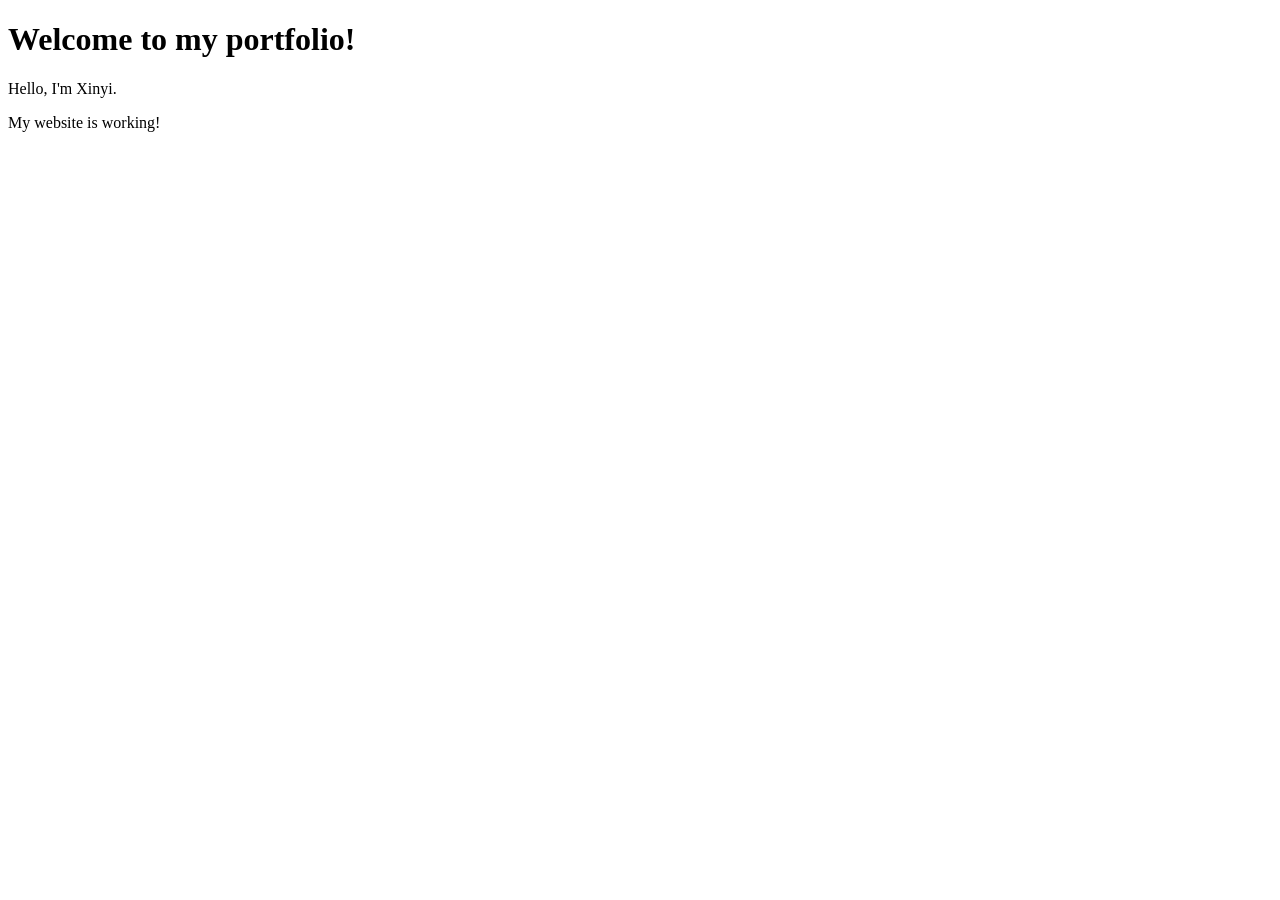
==== index.html @ cd1879be "Create index.html" ====
<!DOCTYPE html>
<html lang="en">
<head>
  <meta charset="UTF-8">
  <title>My Portfolio</title>
</head>
<body>
  <h1>Welcome to my portfolio!</h1>
  <p>Hello, I'm Xinyi.</p>
  <p>My website is working!</p>
</body>
</html>
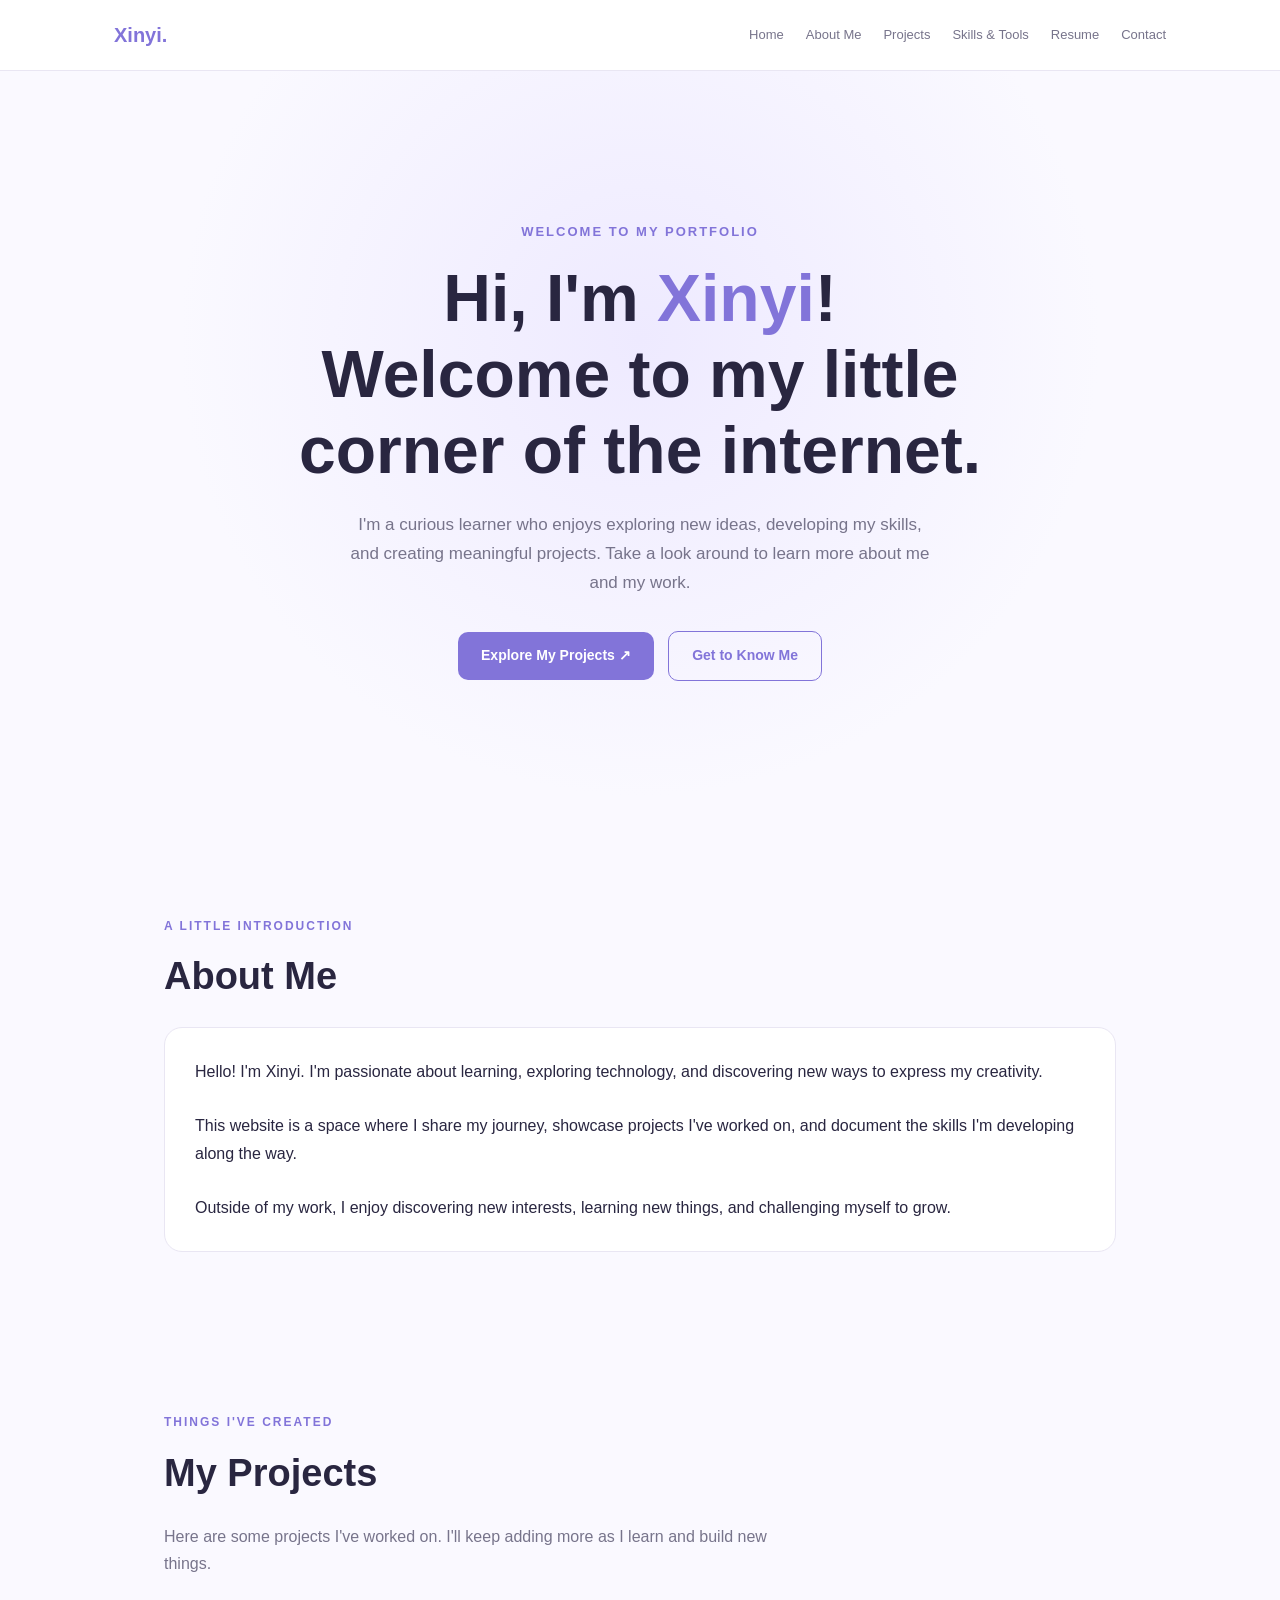
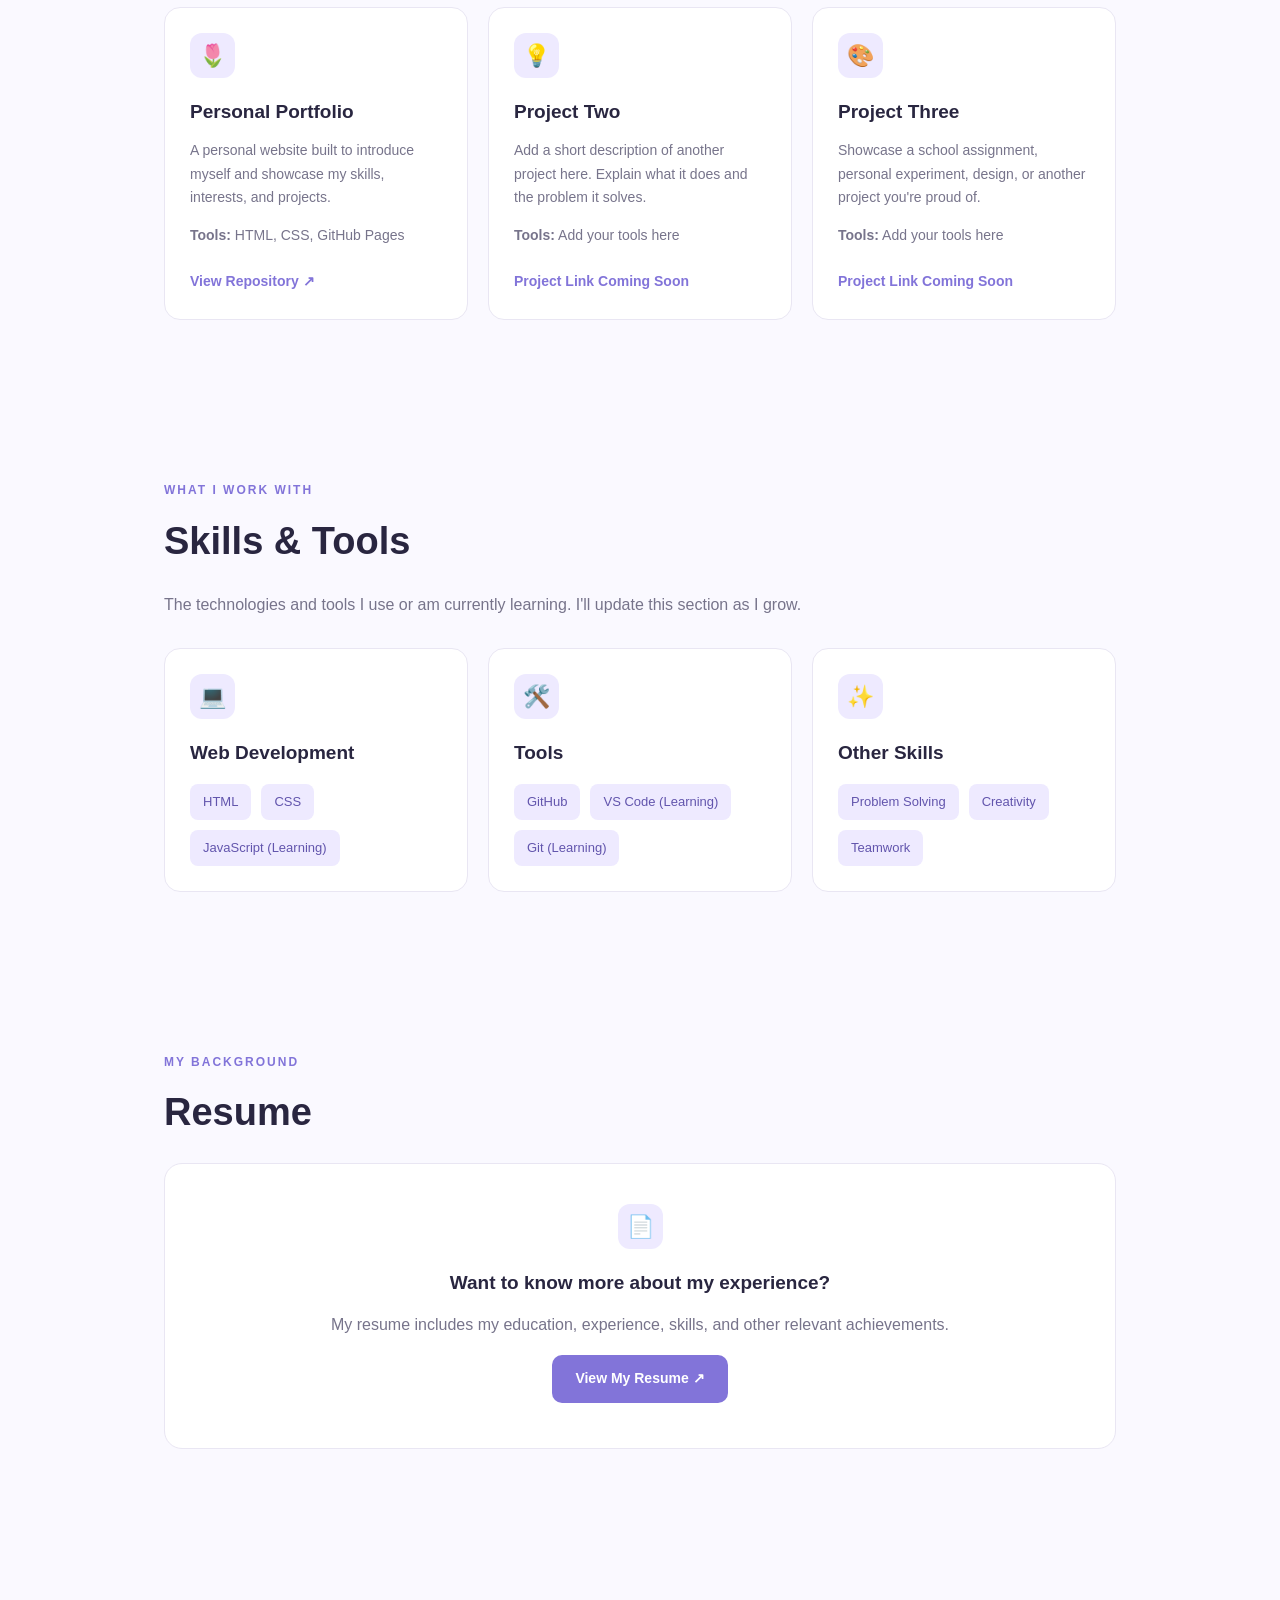
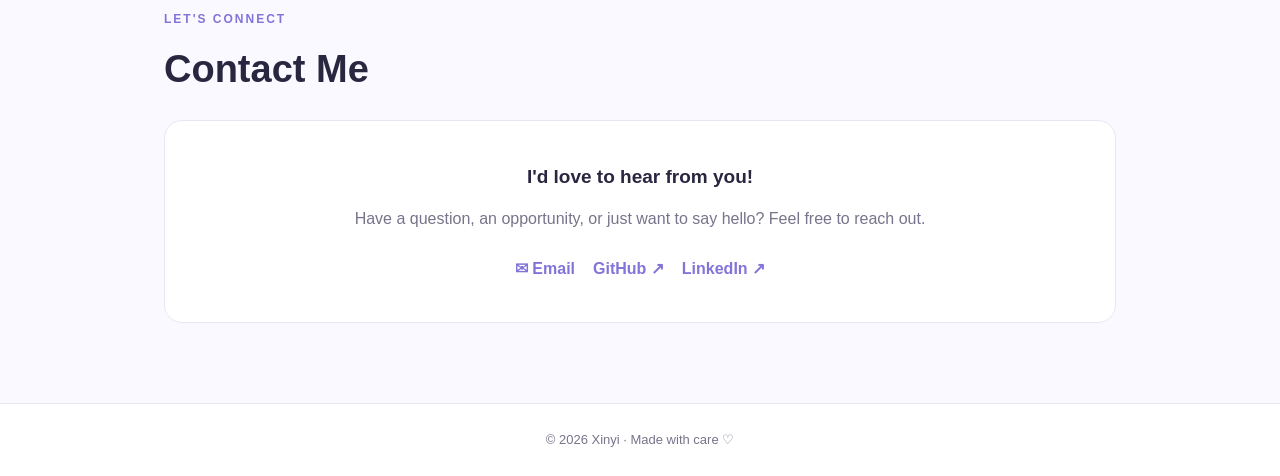
==== commit edd83af1: "Update index.html" ====
--- a/index.html
+++ b/index.html
@@ -3,11 +3,536 @@
 <html lang="en">
 <head>
   <meta charset="UTF-8">
-  <title>My Portfolio</title>
+  <meta name="viewport" content="width=device-width, initial-scale=1.0">
+  <meta name="description" content="My personal portfolio website">
+  <title>My Portfolio | Xinyi</title>
+
+  <style>
+    :root {
+      --bg: #faf9ff;
+      --surface: #ffffff;
+      --primary: #8274d9;
+      --primary-light: #eeeaff;
+      --text: #292640;
+      --muted: #77748b;
+      --border: #e9e6f3;
+    }
+
+    * {
+      box-sizing: border-box;
+      margin: 0;
+      padding: 0;
+      scroll-behavior: smooth;
+    }
+
+    body {
+      font-family: Arial, Helvetica, sans-serif;
+      background: var(--bg);
+      color: var(--text);
+      line-height: 1.7;
+    }
+
+    a {
+      color: inherit;
+      text-decoration: none;
+    }
+
+    /* Navigation bar */
+    header {
+      position: sticky;
+      top: 0;
+      z-index: 100;
+      background: rgba(255, 255, 255, 0.96);
+      border-bottom: 1px solid var(--border);
+      backdrop-filter: blur(12px);
+    }
+
+    nav {
+      max-width: 1100px;
+      margin: auto;
+      padding: 18px 24px;
+      display: flex;
+      justify-content: space-between;
+      align-items: center;
+      gap: 20px;
+    }
+
+    .logo {
+      font-size: 20px;
+      font-weight: bold;
+      color: var(--primary);
+      white-space: nowrap;
+    }
+
+    .nav-links {
+      display: flex;
+      align-items: center;
+      gap: 22px;
+      flex-wrap: wrap;
+    }
+
+    .nav-links a {
+      font-size: 13px;
+      color: var(--muted);
+      transition: color 0.2s;
+    }
+
+    .nav-links a:hover {
+      color: var(--primary);
+    }
+
+    /* General layout */
+    .container {
+      max-width: 1000px;
+      margin: auto;
+      padding: 80px 24px;
+      scroll-margin-top: 75px;
+    }
+
+    .hero {
+      min-height: 85vh;
+      display: flex;
+      align-items: center;
+      justify-content: center;
+      text-align: center;
+      padding-top: 90px;
+      padding-bottom: 90px;
+      background:
+        radial-gradient(
+          ellipse at 50% 35%,
+          #eeeaff 0%,
+          #faf9ff 65%
+        );
+    }
+
+    .hero-content {
+      max-width: 720px;
+    }
+
+    .eyebrow {
+      color: var(--primary);
+      font-size: 13px;
+      font-weight: bold;
+      letter-spacing: 2px;
+      text-transform: uppercase;
+      margin-bottom: 18px;
+    }
+
+    h1 {
+      font-size: clamp(38px, 7vw, 66px);
+      line-height: 1.15;
+      margin-bottom: 22px;
+    }
+
+    h2 {
+      font-size: clamp(28px, 4vw, 38px);
+      margin-bottom: 18px;
+    }
+
+    h3 {
+      font-size: 19px;
+      margin-bottom: 10px;
+    }
+
+    .highlight {
+      color: var(--primary);
+    }
+
+    .intro {
+      max-width: 590px;
+      margin: 0 auto 28px;
+      color: var(--muted);
+      font-size: 17px;
+    }
+
+    .button {
+      display: inline-block;
+      background: var(--primary);
+      color: white;
+      padding: 12px 23px;
+      border-radius: 10px;
+      font-size: 14px;
+      font-weight: bold;
+      margin: 5px;
+      transition: transform 0.2s, opacity 0.2s;
+    }
+
+    .button:hover {
+      transform: translateY(-2px);
+      opacity: 0.9;
+    }
+
+    .button-outline {
+      background: transparent;
+      color: var(--primary);
+      border: 1px solid var(--primary);
+    }
+
+    .section-label {
+      color: var(--primary);
+      font-size: 12px;
+      font-weight: bold;
+      letter-spacing: 2px;
+      text-transform: uppercase;
+      margin-bottom: 8px;
+    }
+
+    .section-description {
+      color: var(--muted);
+      max-width: 650px;
+      margin-bottom: 30px;
+    }
+
+    .center {
+      text-align: center;
+    }
+
+    .center .section-description {
+      margin-left: auto;
+      margin-right: auto;
+    }
+
+    /* Cards and grids */
+    .grid {
+      display: grid;
+      grid-template-columns:
+        repeat(auto-fit, minmax(min(100%, 250px), 1fr));
+      gap: 20px;
+      margin-top: 28px;
+    }
+
+    .card {
+      padding: 25px;
+      background: var(--surface);
+      border: 1px solid var(--border);
+      border-radius: 16px;
+      transition: transform 0.2s, box-shadow 0.2s;
+    }
+
+    .card:hover {
+      transform: translateY(-4px);
+      box-shadow: 0 12px 30px rgba(70, 55, 130, 0.08);
+    }
+
+    .card p {
+      color: var(--muted);
+      font-size: 14px;
+      margin-bottom: 14px;
+    }
+
+    .card-link {
+      display: inline-block;
+      color: var(--primary);
+      font-weight: bold;
+      font-size: 14px;
+      margin-top: 8px;
+    }
+
+    .icon {
+      width: 45px;
+      height: 45px;
+      display: grid;
+      place-items: center;
+      border-radius: 12px;
+      background: var(--primary-light);
+      font-size: 22px;
+      margin-bottom: 18px;
+    }
+
+    /* About */
+    .about-box {
+      background: white;
+      border: 1px solid var(--border);
+      border-radius: 18px;
+      padding: 30px;
+    }
+
+    /* Skills */
+    .skill-list {
+      display: flex;
+      flex-wrap: wrap;
+      gap: 10px;
+      margin-top: 14px;
+    }
+
+    .skill {
+      background: var(--primary-light);
+      color: #6255ad;
+      padding: 7px 13px;
+      border-radius: 8px;
+      font-size: 13px;
+    }
+
+    /* Resume and contact */
+    .resume-box, .contact-box {
+      text-align: center;
+      padding: 40px 24px;
+      background: white;
+      border: 1px solid var(--border);
+      border-radius: 18px;
+    }
+
+    .contact-links {
+      display: flex;
+      justify-content: center;
+      flex-wrap: wrap;
+      gap: 18px;
+      margin-top: 22px;
+      color: var(--primary);
+      font-weight: bold;
+    }
+
+    footer {
+      text-align: center;
+      padding: 25px;
+      border-top: 1px solid var(--border);
+      color: var(--muted);
+      font-size: 13px;
+      background: white;
+    }
+
+    @media (max-width: 760px) {
+      nav {
+        flex-direction: column;
+        gap: 12px;
+        padding: 15px 12px;
+      }
+
+      .nav-links {
+        justify-content: center;
+        gap: 12px 16px;
+      }
+
+      .nav-links a {
+        font-size: 12px;
+      }
+
+      .container {
+        padding: 60px 20px;
+      }
+
+      .hero {
+        min-height: 75vh;
+      }
+    }
+  </style>
 </head>
+
 <body>
-  <h1>Welcome to my portfolio!</h1>
-  <p>Hello, I'm Xinyi.</p>
-  <p>My website is working!</p>
+
+  <!-- TOP NAVIGATION -->
+  <header>
+    <nav>
+      <a class="logo" href="#home">Xinyi.</a>
+
+      <div class="nav-links">
+        <a href="#home">Home</a>
+        <a href="#about">About Me</a>
+        <a href="#projects">Projects</a>
+        <a href="#skills">Skills &amp; Tools</a>
+        <a href="#resume">Resume</a>
+        <a href="#contact">Contact</a>
+      </div>
+    </nav>
+  </header>
+
+  <main>
+
+    <!-- HOME -->
+    <section class="container hero" id="home">
+      <div class="hero-content">
+        <p class="eyebrow">Welcome to my portfolio</p>
+
+        <h1>
+          Hi, I'm <span class="highlight">Xinyi</span>!
+          <br>
+          Welcome to my little corner of the internet.
+        </h1>
+
+        <p class="intro">
+          I'm a curious learner who enjoys exploring new ideas,
+          developing my skills, and creating meaningful projects.
+          Take a look around to learn more about me and my work.
+        </p>
+
+        <a class="button" href="#projects">Explore My Projects ↗</a>
+        <a class="button button-outline" href="#about">Get to Know Me</a>
+      </div>
+    </section>
+
+    <!-- ABOUT ME -->
+    <section class="container" id="about">
+      <p class="section-label">A little introduction</p>
+      <h2>About Me</h2>
+
+      <div class="about-box">
+        <p>
+          Hello! I'm Xinyi. I'm passionate about learning,
+          exploring technology, and discovering new ways to
+          express my creativity.
+        </p>
+        <br>
+        <p>
+          This website is a space where I share my journey,
+          showcase projects I've worked on, and document the
+          skills I'm developing along the way.
+        </p>
+        <br>
+        <p>
+          Outside of my work, I enjoy discovering new interests,
+          learning new things, and challenging myself to grow.
+        </p>
+      </div>
+    </section>
+
+    <!-- PROJECTS -->
+    <section class="container" id="projects">
+      <p class="section-label">Things I've created</p>
+      <h2>My Projects</h2>
+      <p class="section-description">
+        Here are some projects I've worked on. I'll keep adding
+        more as I learn and build new things.
+      </p>
+
+      <div class="grid">
+        <article class="card">
+          <div class="icon">🌷</div>
+          <h3>Personal Portfolio</h3>
+          <p>
+            A personal website built to introduce myself and
+            showcase my skills, interests, and projects.
+          </p>
+          <p><strong>Tools:</strong> HTML, CSS, GitHub Pages</p>
+          <a class="card-link"
+             href="https://github.com/xinyi-xp/xinyi-xp.github.io">
+            View Repository ↗
+          </a>
+        </article>
+
+        <article class="card">
+          <div class="icon">💡</div>
+          <h3>Project Two</h3>
+          <p>
+            Add a short description of another project here.
+            Explain what it does and the problem it solves.
+          </p>
+          <p><strong>Tools:</strong> Add your tools here</p>
+          <a class="card-link" href="#contact">
+            Project Link Coming Soon
+          </a>
+        </article>
+
+        <article class="card">
+          <div class="icon">🎨</div>
+          <h3>Project Three</h3>
+          <p>
+            Showcase a school assignment, personal experiment,
+            design, or another project you're proud of.
+          </p>
+          <p><strong>Tools:</strong> Add your tools here</p>
+          <a class="card-link" href="#contact">
+            Project Link Coming Soon
+          </a>
+        </article>
+      </div>
+    </section>
+
+    <!-- SKILLS AND TOOLS -->
+    <section class="container" id="skills">
+      <p class="section-label">What I work with</p>
+      <h2>Skills &amp; Tools</h2>
+      <p class="section-description">
+        The technologies and tools I use or am currently
+        learning. I'll update this section as I grow.
+      </p>
+
+      <div class="grid">
+        <div class="card">
+          <div class="icon">💻</div>
+          <h3>Web Development</h3>
+          <div class="skill-list">
+            <span class="skill">HTML</span>
+            <span class="skill">CSS</span>
+            <span class="skill">JavaScript (Learning)</span>
+          </div>
+        </div>
+
+        <div class="card">
+          <div class="icon">🛠️</div>
+          <h3>Tools</h3>
+          <div class="skill-list">
+            <span class="skill">GitHub</span>
+            <span class="skill">VS Code (Learning)</span>
+            <span class="skill">Git (Learning)</span>
+          </div>
+        </div>
+
+        <div class="card">
+          <div class="icon">✨</div>
+          <h3>Other Skills</h3>
+          <div class="skill-list">
+            <span class="skill">Problem Solving</span>
+            <span class="skill">Creativity</span>
+            <span class="skill">Teamwork</span>
+          </div>
+        </div>
+      </div>
+    </section>
+
+    <!-- RESUME -->
+    <section class="container" id="resume">
+      <p class="section-label">My background</p>
+      <h2>Resume</h2>
+
+      <div class="resume-box">
+        <div class="icon" style="margin: 0 auto 18px;">📄</div>
+        <h3>Want to know more about my experience?</h3>
+        <p class="section-description" style="margin: 12px auto;">
+          My resume includes my education, experience, skills,
+          and other relevant achievements.
+        </p>
+
+        <!-- Upload your resume PDF to your repository,
+             then replace resume.pdf with its filename. -->
+        <a class="button" href="resume.pdf" target="_blank"
+           rel="noopener noreferrer">
+          View My Resume ↗
+        </a>
+      </div>
+    </section>
+
+    <!-- CONTACT -->
+    <section class="container" id="contact">
+      <p class="section-label">Let's connect</p>
+      <h2>Contact Me</h2>
+
+      <div class="contact-box">
+        <h3>I'd love to hear from you!</h3>
+        <p class="section-description" style="margin: 12px auto;">
+          Have a question, an opportunity, or just want to say
+          hello? Feel free to reach out.
+        </p>
+
+        <!-- Replace these example links with your own. -->
+        <div class="contact-links">
+          <a href="mailto:your-email@example.com">✉ Email</a>
+          <a href="https://github.com/xinyi-xp"
+             target="_blank" rel="noopener noreferrer">
+            GitHub ↗
+          </a>
+          <a href="https://www.linkedin.com/"
+             target="_blank" rel="noopener noreferrer">
+            LinkedIn ↗
+          </a>
+        </div>
+      </div>
+    </section>
+
+  </main>
+
+  <footer>
+    <p>© 2026 Xinyi · Made with care ♡</p>
+  </footer>
+
 </body>
 </html>
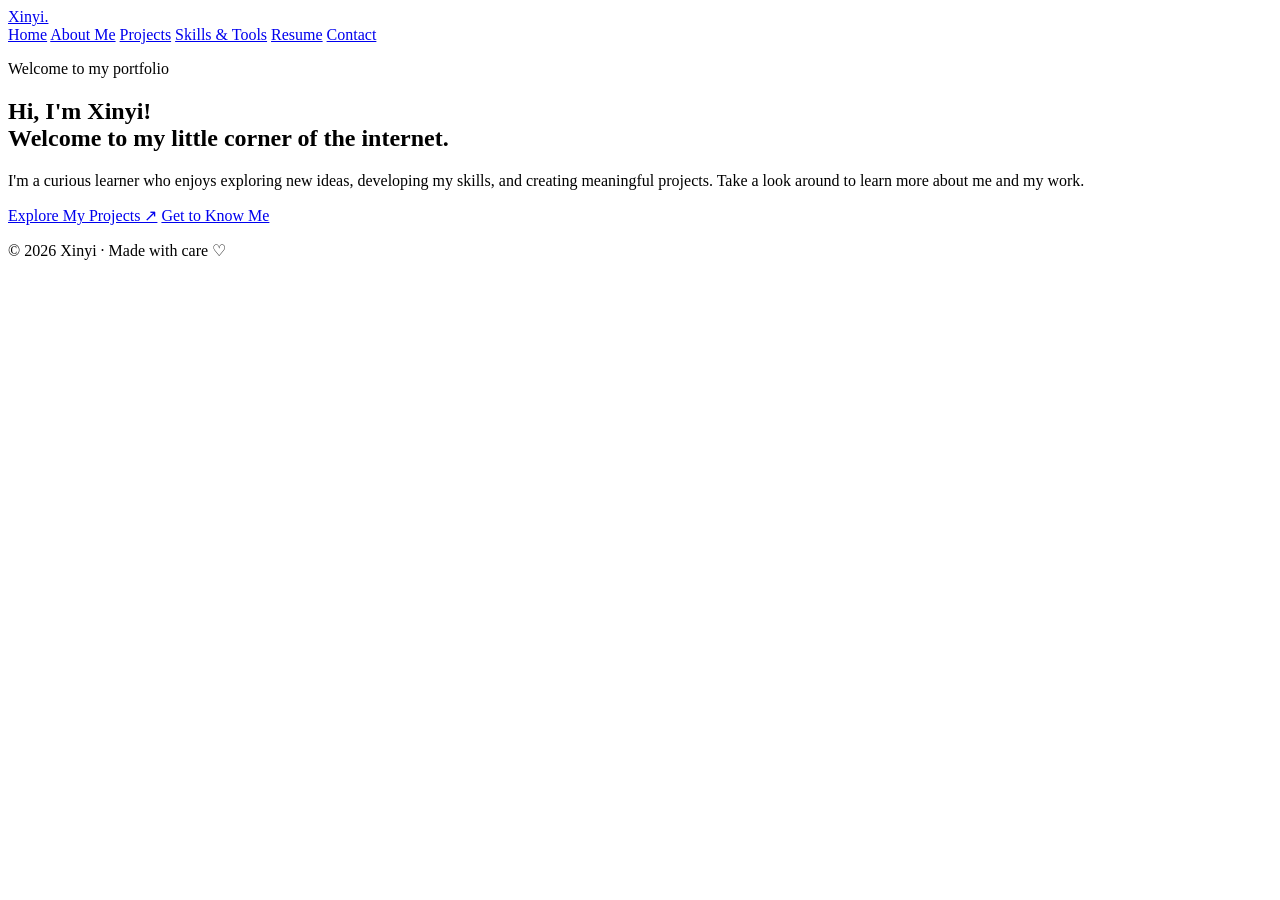
==== commit bcf968c3: "Update index.html" ====
--- a/index.html
+++ b/index.html
@@ -4,535 +4,52 @@
 <head>
   <meta charset="UTF-8">
   <meta name="viewport" content="width=device-width, initial-scale=1.0">
-  <meta name="description" content="My personal portfolio website">
-  <title>My Portfolio | Xinyi</title>
-
-  <style>
-    :root {
-      --bg: #faf9ff;
-      --surface: #ffffff;
-      --primary: #8274d9;
-      --primary-light: #eeeaff;
-      --text: #292640;
-      --muted: #77748b;
-      --border: #e9e6f3;
-    }
-
-    * {
-      box-sizing: border-box;
-      margin: 0;
-      padding: 0;
-      scroll-behavior: smooth;
-    }
-
-    body {
-      font-family: Arial, Helvetica, sans-serif;
-      background: var(--bg);
-      color: var(--text);
-      line-height: 1.7;
-    }
-
-    a {
-      color: inherit;
-      text-decoration: none;
-    }
-
-    /* Navigation bar */
-    header {
-      position: sticky;
-      top: 0;
-      z-index: 100;
-      background: rgba(255, 255, 255, 0.96);
-      border-bottom: 1px solid var(--border);
-      backdrop-filter: blur(12px);
-    }
-
-    nav {
-      max-width: 1100px;
-      margin: auto;
-      padding: 18px 24px;
-      display: flex;
-      justify-content: space-between;
-      align-items: center;
-      gap: 20px;
-    }
-
-    .logo {
-      font-size: 20px;
-      font-weight: bold;
-      color: var(--primary);
-      white-space: nowrap;
-    }
-
-    .nav-links {
-      display: flex;
-      align-items: center;
-      gap: 22px;
-      flex-wrap: wrap;
-    }
-
-    .nav-links a {
-      font-size: 13px;
-      color: var(--muted);
-      transition: color 0.2s;
-    }
-
-    .nav-links a:hover {
-      color: var(--primary);
-    }
-
-    /* General layout */
-    .container {
-      max-width: 1000px;
-      margin: auto;
-      padding: 80px 24px;
-      scroll-margin-top: 75px;
-    }
-
-    .hero {
-      min-height: 85vh;
-      display: flex;
-      align-items: center;
-      justify-content: center;
-      text-align: center;
-      padding-top: 90px;
-      padding-bottom: 90px;
-      background:
-        radial-gradient(
-          ellipse at 50% 35%,
-          #eeeaff 0%,
-          #faf9ff 65%
-        );
-    }
-
-    .hero-content {
-      max-width: 720px;
-    }
-
-    .eyebrow {
-      color: var(--primary);
-      font-size: 13px;
-      font-weight: bold;
-      letter-spacing: 2px;
-      text-transform: uppercase;
-      margin-bottom: 18px;
-    }
-
-    h1 {
-      font-size: clamp(38px, 7vw, 66px);
-      line-height: 1.15;
-      margin-bottom: 22px;
-    }
-
-    h2 {
-      font-size: clamp(28px, 4vw, 38px);
-      margin-bottom: 18px;
-    }
-
-    h3 {
-      font-size: 19px;
-      margin-bottom: 10px;
-    }
-
-    .highlight {
-      color: var(--primary);
-    }
-
-    .intro {
-      max-width: 590px;
-      margin: 0 auto 28px;
-      color: var(--muted);
-      font-size: 17px;
-    }
-
-    .button {
-      display: inline-block;
-      background: var(--primary);
-      color: white;
-      padding: 12px 23px;
-      border-radius: 10px;
-      font-size: 14px;
-      font-weight: bold;
-      margin: 5px;
-      transition: transform 0.2s, opacity 0.2s;
-    }
-
-    .button:hover {
-      transform: translateY(-2px);
-      opacity: 0.9;
-    }
-
-    .button-outline {
-      background: transparent;
-      color: var(--primary);
-      border: 1px solid var(--primary);
-    }
-
-    .section-label {
-      color: var(--primary);
-      font-size: 12px;
-      font-weight: bold;
-      letter-spacing: 2px;
-      text-transform: uppercase;
-      margin-bottom: 8px;
-    }
-
-    .section-description {
-      color: var(--muted);
-      max-width: 650px;
-      margin-bottom: 30px;
-    }
-
-    .center {
-      text-align: center;
-    }
-
-    .center .section-description {
-      margin-left: auto;
-      margin-right: auto;
-    }
-
-    /* Cards and grids */
-    .grid {
-      display: grid;
-      grid-template-columns:
-        repeat(auto-fit, minmax(min(100%, 250px), 1fr));
-      gap: 20px;
-      margin-top: 28px;
-    }
-
-    .card {
-      padding: 25px;
-      background: var(--surface);
-      border: 1px solid var(--border);
-      border-radius: 16px;
-      transition: transform 0.2s, box-shadow 0.2s;
-    }
-
-    .card:hover {
-      transform: translateY(-4px);
-      box-shadow: 0 12px 30px rgba(70, 55, 130, 0.08);
-    }
-
-    .card p {
-      color: var(--muted);
-      font-size: 14px;
-      margin-bottom: 14px;
-    }
-
-    .card-link {
-      display: inline-block;
-      color: var(--primary);
-      font-weight: bold;
-      font-size: 14px;
-      margin-top: 8px;
-    }
-
-    .icon {
-      width: 45px;
-      height: 45px;
-      display: grid;
-      place-items: center;
-      border-radius: 12px;
-      background: var(--primary-light);
-      font-size: 22px;
-      margin-bottom: 18px;
-    }
-
-    /* About */
-    .about-box {
-      background: white;
-      border: 1px solid var(--border);
-      border-radius: 18px;
-      padding: 30px;
-    }
-
-    /* Skills */
-    .skill-list {
-      display: flex;
-      flex-wrap: wrap;
-      gap: 10px;
-      margin-top: 14px;
-    }
-
-    .skill {
-      background: var(--primary-light);
-      color: #6255ad;
-      padding: 7px 13px;
-      border-radius: 8px;
-      font-size: 13px;
-    }
-
-    /* Resume and contact */
-    .resume-box, .contact-box {
-      text-align: center;
-      padding: 40px 24px;
-      background: white;
-      border: 1px solid var(--border);
-      border-radius: 18px;
-    }
-
-    .contact-links {
-      display: flex;
-      justify-content: center;
-      flex-wrap: wrap;
-      gap: 18px;
-      margin-top: 22px;
-      color: var(--primary);
-      font-weight: bold;
-    }
-
-    footer {
-      text-align: center;
-      padding: 25px;
-      border-top: 1px solid var(--border);
-      color: var(--muted);
-      font-size: 13px;
-      background: white;
-    }
-
-    @media (max-width: 760px) {
-      nav {
-        flex-direction: column;
-        gap: 12px;
-        padding: 15px 12px;
-      }
-
-      .nav-links {
-        justify-content: center;
-        gap: 12px 16px;
-      }
-
-      .nav-links a {
-        font-size: 12px;
-      }
-
-      .container {
-        padding: 60px 20px;
-      }
-
-      .hero {
-        min-height: 75vh;
-      }
-    }
-  </style>
+  <meta name="description" content="Xinyi's personal portfolio">
+  <title>Home | Xinyi</title>
+  <link rel="stylesheet" href="style.css">
 </head>
-
 <body>
 
-  <!-- TOP NAVIGATION -->
-  <header>
-    <nav>
-      <a class="logo" href="#home">Xinyi.</a>
+<header>
+  <nav>
+    <a class="logo" href="index.html">Xinyi.</a>
+    <div class="nav-links">
+      <a class="active" href="index.html">Home</a>
+      <a href="about.html">About Me</a>
+      <a href="projects.html">Projects</a>
+      <a href="skills.html">Skills &amp; Tools</a>
+      <a href="resume.html">Resume</a>
+      <a href="contact.html">Contact</a>
+    </div>
+  </nav>
+</header>
 
-      <div class="nav-links">
-        <a href="#home">Home</a>
-        <a href="#about">About Me</a>
-        <a href="#projects">Projects</a>
-        <a href="#skills">Skills &amp; Tools</a>
-        <a href="#resume">Resume</a>
-        <a href="#contact">Contact</a>
-      </div>
-    </nav>
-  </header>
+<main>
+  <section class="hero">
+    <div class="hero-content">
+      <p class="eyebrow">Welcome to my portfolio</p>
 
-  <main>
+      <h1>
+        Hi, I'm <span class="highlight">Xinyi</span>!
+        <br>
+        Welcome to my little corner of the internet.
+      </h1>
 
-    <!-- HOME -->
-    <section class="container hero" id="home">
-      <div class="hero-content">
-        <p class="eyebrow">Welcome to my portfolio</p>
-
-        <h1>
-          Hi, I'm <span class="highlight">Xinyi</span>!
-          <br>
-          Welcome to my little corner of the internet.
-        </h1>
-
-        <p class="intro">
-          I'm a curious learner who enjoys exploring new ideas,
-          developing my skills, and creating meaningful projects.
-          Take a look around to learn more about me and my work.
-        </p>
-
-        <a class="button" href="#projects">Explore My Projects ↗</a>
-        <a class="button button-outline" href="#about">Get to Know Me</a>
-      </div>
-    </section>
-
-    <!-- ABOUT ME -->
-    <section class="container" id="about">
-      <p class="section-label">A little introduction</p>
-      <h2>About Me</h2>
-
-      <div class="about-box">
-        <p>
-          Hello! I'm Xinyi. I'm passionate about learning,
-          exploring technology, and discovering new ways to
-          express my creativity.
-        </p>
-        <br>
-        <p>
-          This website is a space where I share my journey,
-          showcase projects I've worked on, and document the
-          skills I'm developing along the way.
-        </p>
-        <br>
-        <p>
-          Outside of my work, I enjoy discovering new interests,
-          learning new things, and challenging myself to grow.
-        </p>
-      </div>
-    </section>
-
-    <!-- PROJECTS -->
-    <section class="container" id="projects">
-      <p class="section-label">Things I've created</p>
-      <h2>My Projects</h2>
-      <p class="section-description">
-        Here are some projects I've worked on. I'll keep adding
-        more as I learn and build new things.
+      <p class="intro">
+        I'm a curious learner who enjoys exploring new ideas,
+        developing my skills, and creating meaningful projects.
+        Take a look around to learn more about me and my work.
       </p>
 
-      <div class="grid">
-        <article class="card">
-          <div class="icon">🌷</div>
-          <h3>Personal Portfolio</h3>
-          <p>
-            A personal website built to introduce myself and
-            showcase my skills, interests, and projects.
-          </p>
-          <p><strong>Tools:</strong> HTML, CSS, GitHub Pages</p>
-          <a class="card-link"
-             href="https://github.com/xinyi-xp/xinyi-xp.github.io">
-            View Repository ↗
-          </a>
-        </article>
+      <a class="button" href="projects.html">Explore My Projects ↗</a>
+      <a class="button button-outline" href="about.html">Get to Know Me</a>
+    </div>
+  </section>
+</main>
 
-        <article class="card">
-          <div class="icon">💡</div>
-          <h3>Project Two</h3>
-          <p>
-            Add a short description of another project here.
-            Explain what it does and the problem it solves.
-          </p>
-          <p><strong>Tools:</strong> Add your tools here</p>
-          <a class="card-link" href="#contact">
-            Project Link Coming Soon
-          </a>
-        </article>
-
-        <article class="card">
-          <div class="icon">🎨</div>
-          <h3>Project Three</h3>
-          <p>
-            Showcase a school assignment, personal experiment,
-            design, or another project you're proud of.
-          </p>
-          <p><strong>Tools:</strong> Add your tools here</p>
-          <a class="card-link" href="#contact">
-            Project Link Coming Soon
-          </a>
-        </article>
-      </div>
-    </section>
-
-    <!-- SKILLS AND TOOLS -->
-    <section class="container" id="skills">
-      <p class="section-label">What I work with</p>
-      <h2>Skills &amp; Tools</h2>
-      <p class="section-description">
-        The technologies and tools I use or am currently
-        learning. I'll update this section as I grow.
-      </p>
-
-      <div class="grid">
-        <div class="card">
-          <div class="icon">💻</div>
-          <h3>Web Development</h3>
-          <div class="skill-list">
-            <span class="skill">HTML</span>
-            <span class="skill">CSS</span>
-            <span class="skill">JavaScript (Learning)</span>
-          </div>
-        </div>
-
-        <div class="card">
-          <div class="icon">🛠️</div>
-          <h3>Tools</h3>
-          <div class="skill-list">
-            <span class="skill">GitHub</span>
-            <span class="skill">VS Code (Learning)</span>
-            <span class="skill">Git (Learning)</span>
-          </div>
-        </div>
-
-        <div class="card">
-          <div class="icon">✨</div>
-          <h3>Other Skills</h3>
-          <div class="skill-list">
-            <span class="skill">Problem Solving</span>
-            <span class="skill">Creativity</span>
-            <span class="skill">Teamwork</span>
-          </div>
-        </div>
-      </div>
-    </section>
-
-    <!-- RESUME -->
-    <section class="container" id="resume">
-      <p class="section-label">My background</p>
-      <h2>Resume</h2>
-
-      <div class="resume-box">
-        <div class="icon" style="margin: 0 auto 18px;">📄</div>
-        <h3>Want to know more about my experience?</h3>
-        <p class="section-description" style="margin: 12px auto;">
-          My resume includes my education, experience, skills,
-          and other relevant achievements.
-        </p>
-
-        <!-- Upload your resume PDF to your repository,
-             then replace resume.pdf with its filename. -->
-        <a class="button" href="resume.pdf" target="_blank"
-           rel="noopener noreferrer">
-          View My Resume ↗
-        </a>
-      </div>
-    </section>
-
-    <!-- CONTACT -->
-    <section class="container" id="contact">
-      <p class="section-label">Let's connect</p>
-      <h2>Contact Me</h2>
-
-      <div class="contact-box">
-        <h3>I'd love to hear from you!</h3>
-        <p class="section-description" style="margin: 12px auto;">
-          Have a question, an opportunity, or just want to say
-          hello? Feel free to reach out.
-        </p>
-
-        <!-- Replace these example links with your own. -->
-        <div class="contact-links">
-          <a href="mailto:your-email@example.com">✉ Email</a>
-          <a href="https://github.com/xinyi-xp"
-             target="_blank" rel="noopener noreferrer">
-            GitHub ↗
-          </a>
-          <a href="https://www.linkedin.com/"
-             target="_blank" rel="noopener noreferrer">
-            LinkedIn ↗
-          </a>
-        </div>
-      </div>
-    </section>
-
-  </main>
-
-  <footer>
-    <p>© 2026 Xinyi · Made with care ♡</p>
-  </footer>
+<footer>
+  <p>© 2026 Xinyi · Made with care ♡</p>
+</footer>
 
 </body>
 </html>
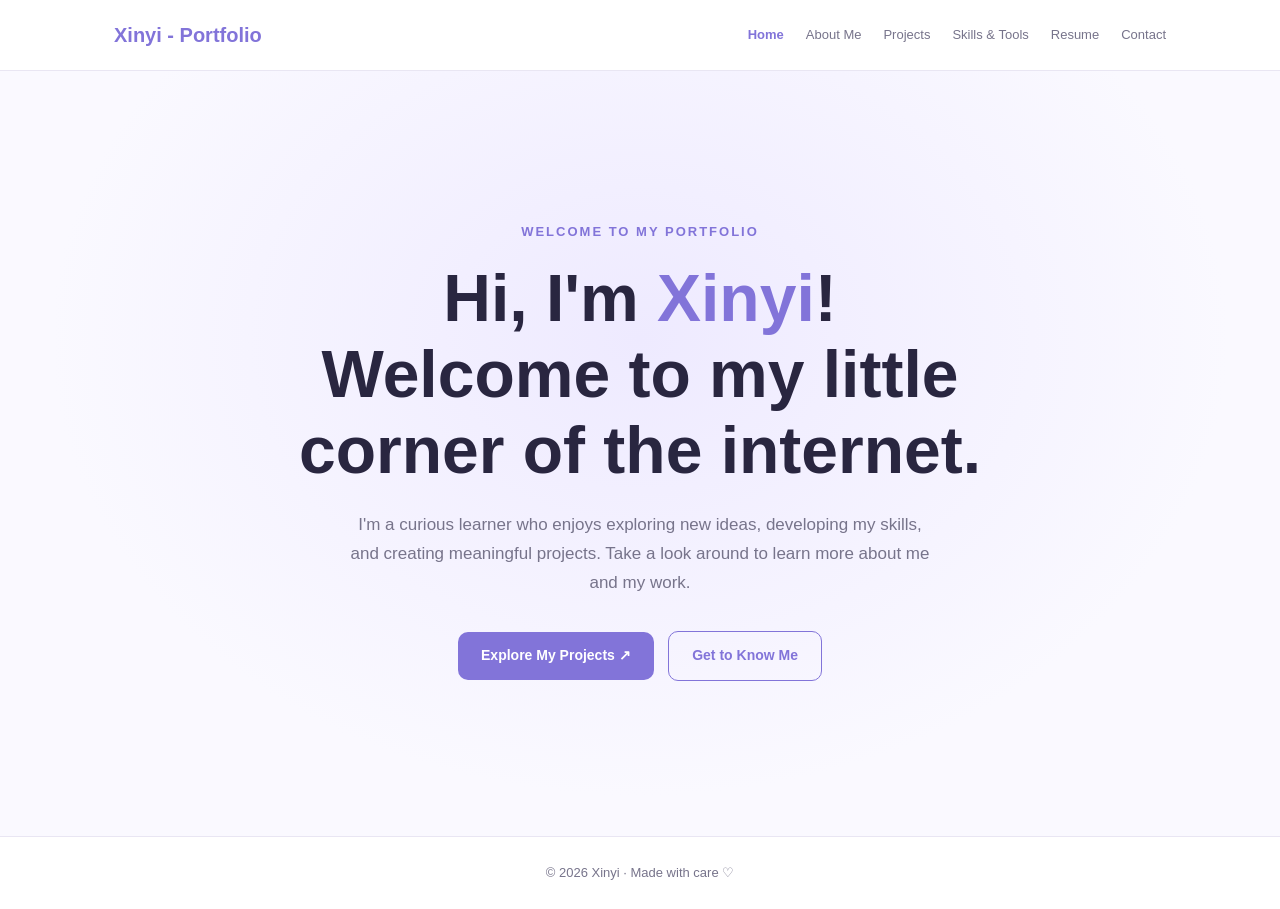
==== commit af2c7fa9: "Update index.html" ====
--- a/index.html
+++ b/index.html
@@ -12,7 +12,7 @@
 
 <header>
   <nav>
-    <a class="logo" href="index.html">Xinyi.</a>
+    <a class="logo" href="index.html">Xinyi - Portfolio </a>
     <div class="nav-links">
       <a class="active" href="index.html">Home</a>
       <a href="about.html">About Me</a>
--- a/style.css
+++ b/style.css
@@ -0,0 +1,318 @@
+
+:root {
+  --bg: #faf9ff;
+  --surface: #ffffff;
+  --primary: #8274d9;
+  --primary-light: #eeeaff;
+  --text: #292640;
+  --muted: #77748b;
+  --border: #e9e6f3;
+}
+
+* {
+  box-sizing: border-box;
+  margin: 0;
+  padding: 0;
+}
+
+html {
+  scroll-behavior: smooth;
+}
+
+body {
+  font-family: Arial, Helvetica, sans-serif;
+  background: var(--bg);
+  color: var(--text);
+  line-height: 1.7;
+}
+
+a {
+  color: inherit;
+  text-decoration: none;
+}
+
+/* Navigation */
+header {
+  position: sticky;
+  top: 0;
+  z-index: 100;
+  background: rgba(255, 255, 255, 0.96);
+  border-bottom: 1px solid var(--border);
+  backdrop-filter: blur(12px);
+}
+
+nav {
+  max-width: 1100px;
+  margin: auto;
+  padding: 18px 24px;
+  display: flex;
+  justify-content: space-between;
+  align-items: center;
+  gap: 20px;
+}
+
+.logo {
+  font-size: 20px;
+  font-weight: bold;
+  color: var(--primary);
+  white-space: nowrap;
+}
+
+.nav-links {
+  display: flex;
+  align-items: center;
+  gap: 22px;
+  flex-wrap: wrap;
+}
+
+.nav-links a {
+  font-size: 13px;
+  color: var(--muted);
+  transition: color 0.2s;
+}
+
+.nav-links a:hover,
+.nav-links a.active {
+  color: var(--primary);
+  font-weight: bold;
+}
+
+/* General layout */
+.container {
+  max-width: 1000px;
+  margin: auto;
+  padding: 80px 24px;
+}
+
+.page-content {
+  min-height: 75vh;
+}
+
+.hero {
+  min-height: 85vh;
+  display: flex;
+  align-items: center;
+  justify-content: center;
+  text-align: center;
+  padding: 90px 24px;
+  background: radial-gradient(
+    ellipse at 50% 35%,
+    #eeeaff 0%,
+    #faf9ff 65%
+  );
+}
+
+.hero-content {
+  max-width: 720px;
+}
+
+.eyebrow {
+  color: var(--primary);
+  font-size: 13px;
+  font-weight: bold;
+  letter-spacing: 2px;
+  text-transform: uppercase;
+  margin-bottom: 18px;
+}
+
+h1 {
+  font-size: clamp(38px, 7vw, 66px);
+  line-height: 1.15;
+  margin-bottom: 22px;
+}
+
+h2 {
+  font-size: clamp(28px, 4vw, 38px);
+  margin-bottom: 18px;
+}
+
+h3 {
+  font-size: 19px;
+  margin-bottom: 10px;
+}
+
+.highlight {
+  color: var(--primary);
+}
+
+.intro {
+  max-width: 590px;
+  margin: 0 auto 28px;
+  color: var(--muted);
+  font-size: 17px;
+}
+
+.button {
+  display: inline-block;
+  background: var(--primary);
+  color: white;
+  padding: 12px 23px;
+  border-radius: 10px;
+  font-size: 14px;
+  font-weight: bold;
+  margin: 5px;
+  transition: transform 0.2s, opacity 0.2s;
+}
+
+.button:hover {
+  transform: translateY(-2px);
+  opacity: 0.9;
+}
+
+.button-outline {
+  background: transparent;
+  color: var(--primary);
+  border: 1px solid var(--primary);
+}
+
+.section-label {
+  color: var(--primary);
+  font-size: 12px;
+  font-weight: bold;
+  letter-spacing: 2px;
+  text-transform: uppercase;
+  margin-bottom: 8px;
+}
+
+.section-description {
+  color: var(--muted);
+  max-width: 650px;
+  margin-bottom: 30px;
+}
+
+.center {
+  text-align: center;
+}
+
+.center .section-description {
+  margin-left: auto;
+  margin-right: auto;
+}
+
+/* Cards and grids */
+.grid {
+  display: grid;
+  grid-template-columns: repeat(
+    auto-fit,
+    minmax(min(100%, 250px), 1fr)
+  );
+  gap: 20px;
+  margin-top: 28px;
+}
+
+.card {
+  padding: 25px;
+  background: var(--surface);
+  border: 1px solid var(--border);
+  border-radius: 16px;
+  transition: transform 0.2s, box-shadow 0.2s;
+}
+
+.card:hover {
+  transform: translateY(-4px);
+  box-shadow: 0 12px 30px rgba(70, 55, 130, 0.08);
+}
+
+.card p {
+  color: var(--muted);
+  font-size: 14px;
+  margin-bottom: 14px;
+}
+
+.card-link {
+  display: inline-block;
+  color: var(--primary);
+  font-weight: bold;
+  font-size: 14px;
+  margin-top: 8px;
+}
+
+.icon {
+  width: 45px;
+  height: 45px;
+  display: grid;
+  place-items: center;
+  border-radius: 12px;
+  background: var(--primary-light);
+  font-size: 22px;
+  margin-bottom: 18px;
+}
+
+/* About */
+.about-box {
+  background: white;
+  border: 1px solid var(--border);
+  border-radius: 18px;
+  padding: 30px;
+}
+
+/* Skills */
+.skill-list {
+  display: flex;
+  flex-wrap: wrap;
+  gap: 10px;
+  margin-top: 14px;
+}
+
+.skill {
+  background: var(--primary-light);
+  color: #6255ad;
+  padding: 7px 13px;
+  border-radius: 8px;
+  font-size: 13px;
+}
+
+/* Resume and contact */
+.resume-box,
+.contact-box {
+  text-align: center;
+  padding: 40px 24px;
+  background: white;
+  border: 1px solid var(--border);
+  border-radius: 18px;
+}
+
+.contact-links {
+  display: flex;
+  justify-content: center;
+  flex-wrap: wrap;
+  gap: 18px;
+  margin-top: 22px;
+  color: var(--primary);
+  font-weight: bold;
+}
+
+footer {
+  text-align: center;
+  padding: 25px;
+  border-top: 1px solid var(--border);
+  color: var(--muted);
+  font-size: 13px;
+  background: white;
+}
+
+/* Mobile responsive design */
+@media (max-width: 760px) {
+  nav {
+    flex-direction: column;
+    gap: 12px;
+    padding: 15px 12px;
+  }
+
+  .nav-links {
+    justify-content: center;
+    gap: 12px 16px;
+  }
+
+  .nav-links a {
+    font-size: 12px;
+  }
+
+  .container {
+    padding: 60px 20px;
+  }
+
+  .hero {
+    min-height: 75vh;
+  }
+}
